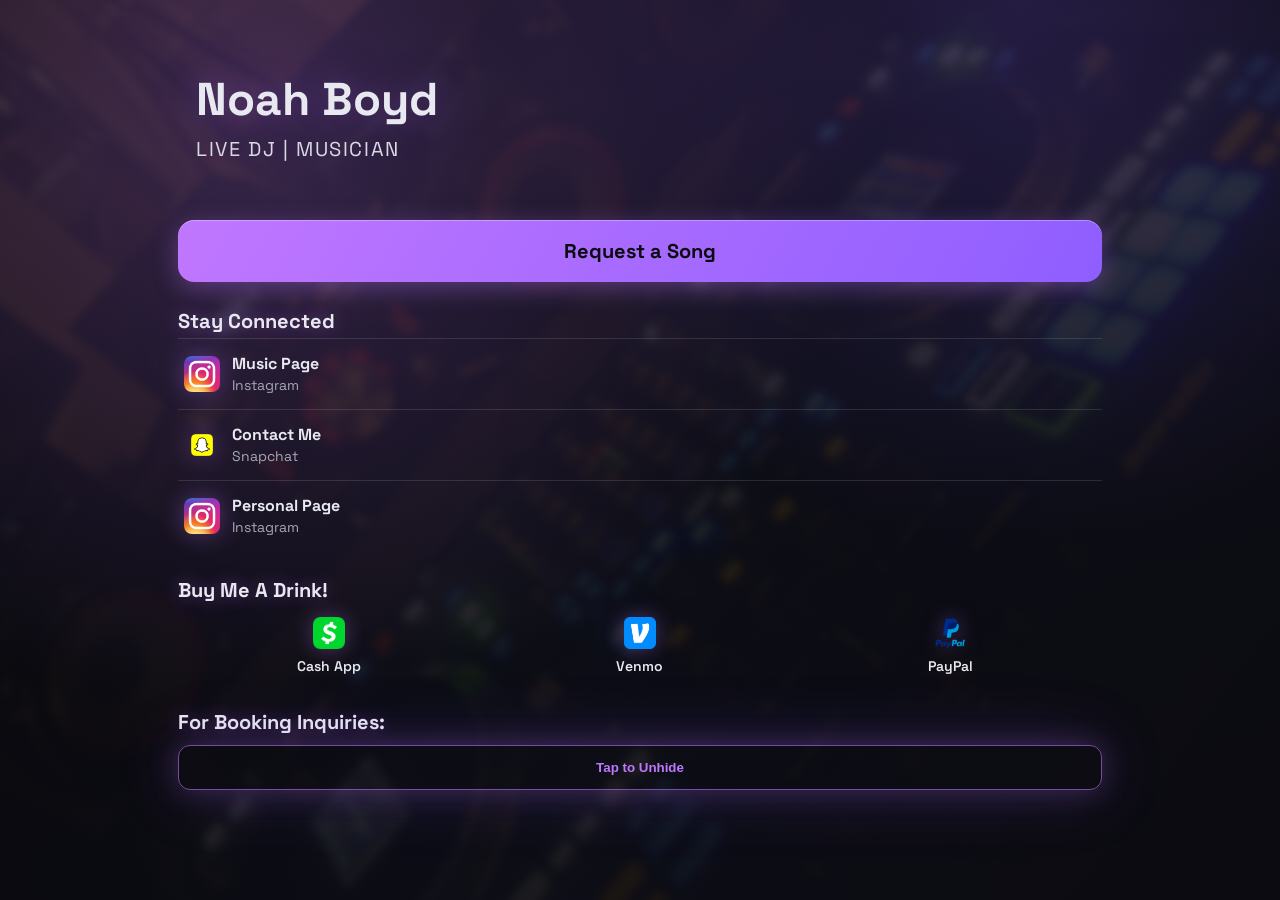
==== index.html @ 9d8b8ee4 "final page!" ====
<!DOCTYPE html>
<html lang="en">
<head>
  <meta charset="UTF-8">
  <meta name="viewport" content="width=device-width, initial-scale=1.0">
  <title>DJ Link Hub</title>
  <link rel="preconnect" href="https://fonts.googleapis.com">
  <link rel="preconnect" href="https://fonts.gstatic.com" crossorigin>
  <link href="https://fonts.googleapis.com/css2?family=Space+Grotesk:wght@400;600;700&display=swap" rel="stylesheet">
  <link rel="stylesheet" href="styles.css">
</head>
<body>
  <div class="page-shell">
    <header class="hero">
      <div class="hero__content">
        <h1 class="hero__title">Noah Boyd</h1>
        <p class="hero__tagline">Live DJ | Musician</p>
      </div>
    </header>

    <main class="content">
      <section class="section">
        <a class="cta" href="https://ask.the.dj/noahboyd" target="_blank" rel="noreferrer">Request a Song</a>
      </section>

      <section class="section">
        <div class="section__header">
          <h2>Stay Connected</h2>
        </div>
        <div class="links-grid">
          <a class="link-card" href="https://www.instagram.com/nbzdrums?igsh=a2J1ZXJpczZmeGFx&utm_source=qr" target="_blank" rel="noreferrer">
            <img src="newinstagramlogo.png" alt="Instagram logo" class="icon">
            <div>
              <p class="link-label">Music Page</p>
              <span class="link-sub">Instagram</span>
            </div>
          </a>
          <a class="link-card" href="https://snapchat.com/t/qmLstt9C" target="_blank" rel="noreferrer">
            <img src="newsnapchatlogo.webp" alt="Snapchat logo" class="icon">
            <div>
              <p class="link-label">Contact Me</p>
              <span class="link-sub">Snapchat</span>
            </div>
          </a>
          <a class="link-card" href="https://www.instagram.com/3nboyd?igsh=MXRtZGZqdXBqcHN0Ng%3D%3D&utm_source=qr" target="_blank" rel="noreferrer">
            <img src="newinstagramlogo.png" alt="Instagram logo" class="icon">
            <div>
              <p class="link-label">Personal Page</p>
              <span class="link-sub">Instagram</span>
            </div>
          </a>
        </div>
      </section>

      <section class="section">
        <div class="section__header">
          <h2>Buy Me A Drink!</h2>
        </div>
        <div class="tip-grid">
          <a class="tip-card" href="https://cash.app/$3nboyd" target="_blank" rel="noreferrer">
            <img src="Square_Cash_app_logo.svg.png" alt="Cash App logo" class="tip-icon">
            <p class="tip-label">Cash App</p>
          </a>
          <a class="tip-card" href="https://venmo.com/u/nbyd3" target="_blank" rel="noreferrer">
            <img src="Venmo_logo.png" alt="Venmo logo" class="tip-icon">
            <p class="tip-label">Venmo</p>
          </a>
          <a class="tip-card" href="https://www.paypal.com/paypalme/3nboyd" target="_blank" rel="noreferrer">
            <img src="PayPal_Logo2014.png" alt="PayPal logo" class="tip-icon">
            <p class="tip-label">PayPal</p>
          </a>
        </div>
      </section>

      <section class="section">
        <div class="section__header">
          <h2>For Booking Inquiries:</h2>
        </div>
        <button id="contact-toggle" class="ghost-btn" type="button" data-email="contactme.nbz@gmail.com">Tap to Unhide</button>
      </section>
    </main>
  </div>

  <script src="script.js"></script>
</body>
</html>
---- styles.css ----
:root {
  --bg: #0b0b10;
  --text: #e8e8f0;
  --muted: #a7a8b5;
  --accent: #c077ff;
  --accent-2: #8f5eff;
  --shadow: 0 0 30px rgba(192, 119, 255, 0.25), 0 0 70px rgba(143, 94, 255, 0.2);
}

* {
  box-sizing: border-box;
}

body {
  margin: 0;
  font-family: "Space Grotesk", "Helvetica Neue", Arial, sans-serif;
  background: var(--bg);
  color: var(--text);
  min-height: 100vh;
  position: relative;
}

body::before {
  content: "";
  position: fixed;
  inset: 0;
  background: url("background.jpg") center/cover no-repeat;
  filter: blur(4px) brightness(0.55);
  transform: scale(1.04);
  z-index: -2;
}

body::after {
  content: "";
  position: fixed;
  inset: 0;
  background: radial-gradient(circle at 20% 10%, rgba(192, 119, 255, 0.26), transparent 48%),
    radial-gradient(circle at 80% 0%, rgba(143, 94, 255, 0.2), transparent 40%),
    linear-gradient(160deg, rgba(11, 11, 16, 0.7), rgba(11, 11, 16, 0.92));
  z-index: -1;
}

.page-shell {
  max-width: 960px;
  margin: 0 auto;
  padding: 28px 18px 48px;
  position: relative;
}

.hero {
  position: relative;
  padding: 18px 6px 6px;
}

.hero__content {
  position: relative;
  display: grid;
  gap: 8px;
  align-content: center;
  text-align: left;
}

.hero__title {
  font-size: clamp(32px, 5vw, 46px);
  margin: 0;
  text-shadow: var(--shadow);
}

.hero__tagline {
  margin: 0;
  color: #d9d9e5;
  max-width: 640px;
  font-size: 18px;
  letter-spacing: 0.08em;
  text-transform: uppercase;
}

.content {
  display: grid;
  gap: 26px;
  margin-top: 28px;
}

.section {
  padding: 0;
}

.section__header h2 {
  margin: 0 0 4px;
  font-size: 20px;
  text-shadow: 0 0 18px rgba(192, 119, 255, 0.45);
}

.cta {
  display: flex;
  align-items: center;
  justify-content: center;
  width: 100%;
  padding: 18px 20px;
  border-radius: 16px;
  background: linear-gradient(120deg, var(--accent), var(--accent-2));
  color: #0b0b10;
  font-weight: 700;
  font-size: 20px;
  text-decoration: none;
  box-shadow: 0 6px 24px rgba(192, 119, 255, 0.35), inset 0 1px 0 rgba(255, 255, 255, 0.3);
  transition: transform 180ms ease, box-shadow 180ms ease, filter 180ms ease;
}

.cta:hover {
  transform: translateY(-2px);
  box-shadow: 0 10px 32px rgba(192, 119, 255, 0.45), inset 0 1px 0 rgba(255, 255, 255, 0.4);
}

.links-grid {
  display: grid;
  gap: 0;
  border-top: 1px solid rgba(255, 255, 255, 0.12);
}

.link-card {
  display: flex;
  align-items: center;
  gap: 12px;
  padding: 14px 6px;
  border-bottom: 1px solid rgba(255, 255, 255, 0.12);
  text-decoration: none;
  color: inherit;
  transition: transform 160ms ease, background 160ms ease, box-shadow 160ms ease;
}

.link-card:hover {
  transform: translateY(-2px);
  background: rgba(192, 119, 255, 0.08);
  box-shadow: 0 12px 24px rgba(0, 0, 0, 0.25);
}

.link-card:last-child {
  border-bottom: 0;
}

.icon {
  width: 36px;
  height: 36px;
  object-fit: contain;
  filter: drop-shadow(0 0 12px rgba(192, 119, 255, 0.35));
}

.link-label {
  margin: 0;
  font-weight: 700;
}

.link-sub {
  color: var(--muted);
  font-size: 14px;
}

.tip-grid {
  display: grid;
  grid-template-columns: repeat(3, minmax(0, 1fr));
  gap: 8px;
  margin-top: 6px;
}

.tip-card {
  display: grid;
  justify-items: center;
  gap: 8px;
  padding: 8px 6px;
  text-decoration: none;
  color: inherit;
  transition: transform 160ms ease, background 160ms ease, box-shadow 160ms ease;
  border-radius: 12px;
}

.tip-icon {
  height: 32px;
  object-fit: contain;
  filter: drop-shadow(0 0 10px rgba(192, 119, 255, 0.35));
}

.tip-label {
  margin: 0;
  font-weight: 600;
  color: var(--text);
  font-size: 14px;
}

.tip-card:hover {
  transform: translateY(-2px);
  background: rgba(192, 119, 255, 0.08);
  box-shadow: 0 12px 24px rgba(0, 0, 0, 0.25);
}

.ghost-btn .contact-email {
  text-decoration: underline;
}

.ghost-btn.is-copied {
  color: #ffffff;
  background: linear-gradient(120deg, var(--accent), var(--accent-2));
}

.ghost-btn {
  display: inline-flex;
  align-items: center;
  gap: 8px;
  margin-top: 6px;
  padding: 14px 16px;
  background: transparent;
  color: var(--accent);
  border: 1px solid rgba(192, 119, 255, 0.6);
  border-radius: 12px;
  font-weight: 700;
  cursor: pointer;
  box-shadow: var(--shadow);
  transition: transform 160ms ease, box-shadow 160ms ease, background 160ms ease;
  width: 100%;
  justify-content: center;
}

.ghost-btn:hover {
  transform: translateY(-1px);
  background: rgba(192, 119, 255, 0.08);
}

@media (min-width: 720px) {
  .hero__content {
    padding: 24px 12px;
  }

  .hero__tagline {
    font-size: 20px;
  }
}

@media (max-width: 360px) {
  .tip-grid {
    grid-template-columns: 1fr;
  }

  .tip-card {
    padding: 14px 10px;
  }

  .tip-icon {
    height: 40px;
  }

  .tip-label {
    font-size: 16px;
  }
}
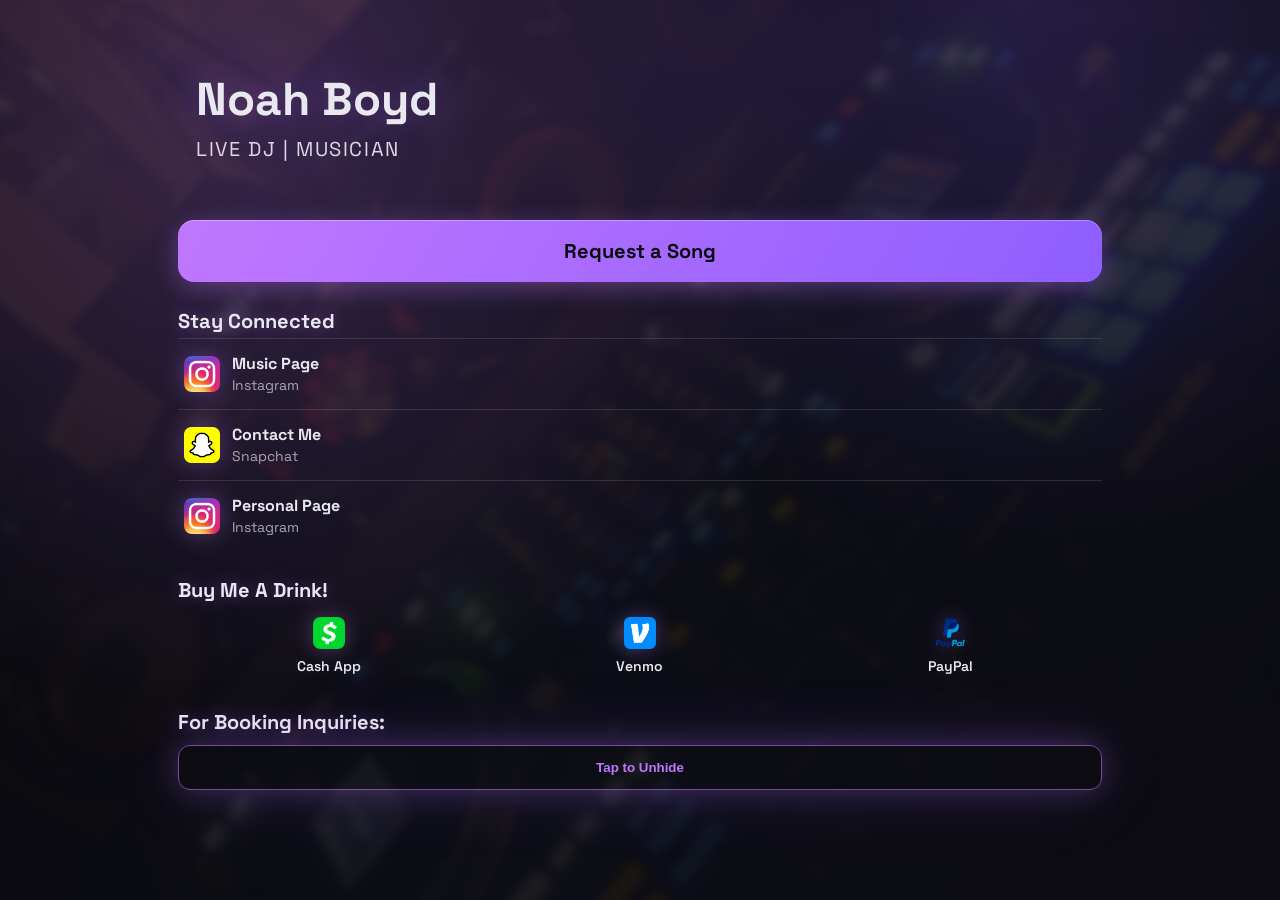
==== commit bd1bc9bf: "logo change" ====
--- a/index.html
+++ b/index.html
@@ -36,7 +36,7 @@
             </div>
           </a>
           <a class="link-card" href="https://snapchat.com/t/qmLstt9C" target="_blank" rel="noreferrer">
-            <img src="newsnapchatlogo.webp" alt="Snapchat logo" class="icon">
+            <img src="finalsnap.webp" alt="Snapchat logo" class="icon">
             <div>
               <p class="link-label">Contact Me</p>
               <span class="link-sub">Snapchat</span>
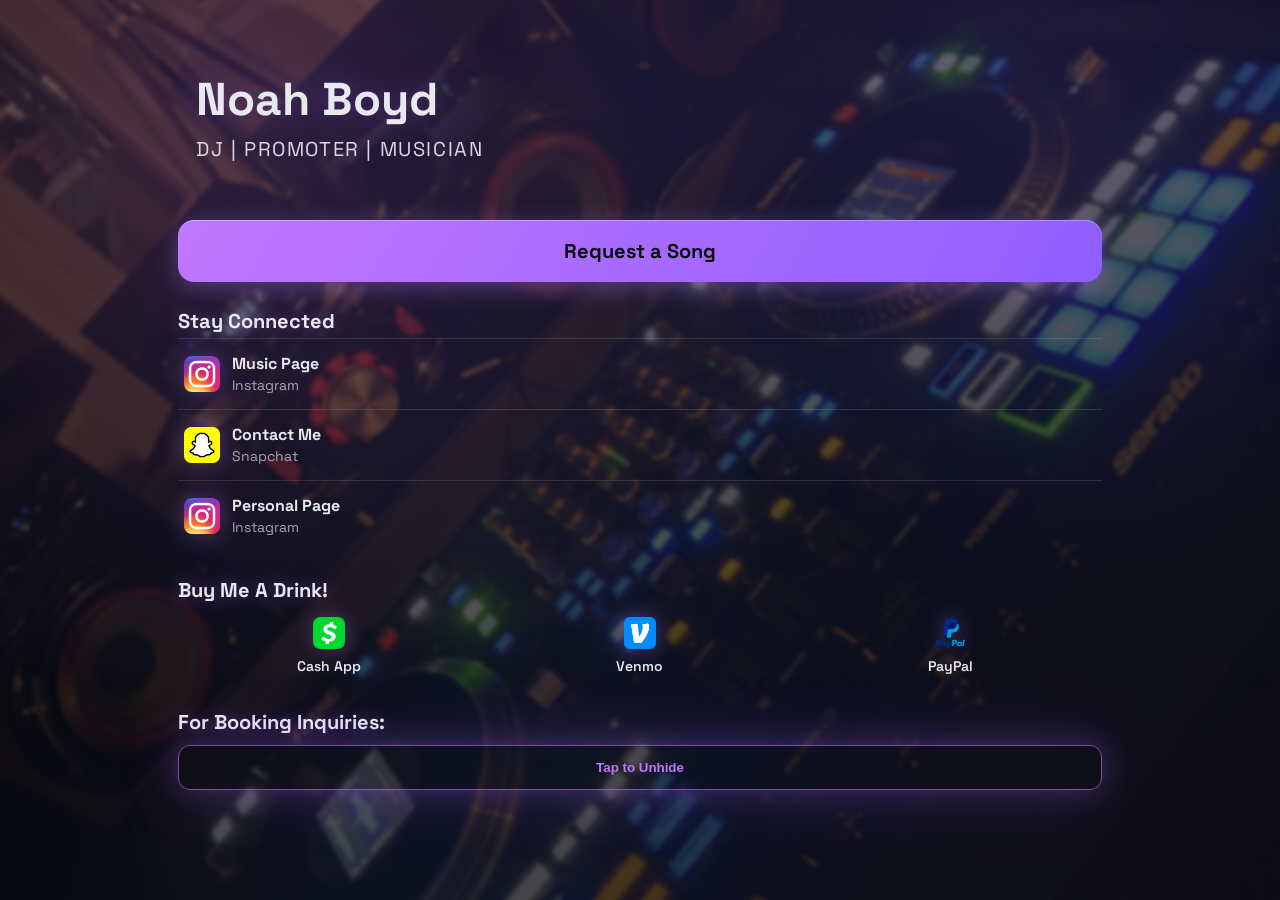
==== commit c69d1763: "Adjust bookings hero copy and background visibility" ====
--- a/index.html
+++ b/index.html
@@ -3,7 +3,7 @@
 <head>
   <meta charset="UTF-8">
   <meta name="viewport" content="width=device-width, initial-scale=1.0">
-  <title>DJ Link Hub</title>
+  <title>Noah Boyd | DJ Bookings</title>
   <link rel="preconnect" href="https://fonts.googleapis.com">
   <link rel="preconnect" href="https://fonts.gstatic.com" crossorigin>
   <link href="https://fonts.googleapis.com/css2?family=Space+Grotesk:wght@400;600;700&display=swap" rel="stylesheet">
@@ -14,13 +14,13 @@
     <header class="hero">
       <div class="hero__content">
         <h1 class="hero__title">Noah Boyd</h1>
-        <p class="hero__tagline">Live DJ | Musician</p>
+        <p class="hero__tagline">DJ | Promoter | Musician</p>
       </div>
     </header>
 
     <main class="content">
       <section class="section">
-        <a class="cta" href="https://ask.the.dj/noahboyd" target="_blank" rel="noreferrer">Request a Song</a>
+        <a class="cta" href="requests/index.html">Request a Song</a>
       </section>
 
       <section class="section">
@@ -81,6 +81,7 @@
     </main>
   </div>
 
+  <script src="site-config.js"></script>
   <script src="script.js"></script>
 </body>
 </html>
--- a/styles.css
+++ b/styles.css
@@ -4,6 +4,8 @@
   --muted: #a7a8b5;
   --accent: #c077ff;
   --accent-2: #8f5eff;
+  --panel: rgba(12, 12, 18, 0.72);
+  --panel-border: rgba(255, 255, 255, 0.12);
   --shadow: 0 0 30px rgba(192, 119, 255, 0.25), 0 0 70px rgba(143, 94, 255, 0.2);
 }
 
@@ -25,8 +27,8 @@
   position: fixed;
   inset: 0;
   background: url("background.jpg") center/cover no-repeat;
-  filter: blur(4px) brightness(0.55);
-  transform: scale(1.04);
+  filter: blur(2px) brightness(0.72);
+  transform: scale(1.02);
   z-index: -2;
 }
 
@@ -34,9 +36,9 @@
   content: "";
   position: fixed;
   inset: 0;
-  background: radial-gradient(circle at 20% 10%, rgba(192, 119, 255, 0.26), transparent 48%),
-    radial-gradient(circle at 80% 0%, rgba(143, 94, 255, 0.2), transparent 40%),
-    linear-gradient(160deg, rgba(11, 11, 16, 0.7), rgba(11, 11, 16, 0.92));
+  background: radial-gradient(circle at 20% 10%, rgba(192, 119, 255, 0.2), transparent 48%),
+    radial-gradient(circle at 80% 0%, rgba(143, 94, 255, 0.14), transparent 40%),
+    linear-gradient(160deg, rgba(11, 11, 16, 0.46), rgba(11, 11, 16, 0.72));
   z-index: -1;
 }
 
@@ -45,6 +47,10 @@
   margin: 0 auto;
   padding: 28px 18px 48px;
   position: relative;
+}
+
+.page-shell--narrow {
+  max-width: 760px;
 }
 
 .hero {
@@ -73,6 +79,23 @@
   font-size: 18px;
   letter-spacing: 0.08em;
   text-transform: uppercase;
+}
+
+.hero__eyebrow {
+  margin: 0;
+  color: var(--accent);
+  font-size: 13px;
+  font-weight: 700;
+  letter-spacing: 0.18em;
+  text-transform: uppercase;
+}
+
+.hero__lede {
+  margin: 0;
+  color: #d7d8e4;
+  max-width: 620px;
+  font-size: 18px;
+  line-height: 1.6;
 }
 
 .content {
@@ -110,6 +133,13 @@
 .cta:hover {
   transform: translateY(-2px);
   box-shadow: 0 10px 32px rgba(192, 119, 255, 0.45), inset 0 1px 0 rgba(255, 255, 255, 0.4);
+}
+
+.cta:disabled {
+  transform: none;
+  filter: saturate(0.7);
+  cursor: wait;
+  box-shadow: 0 4px 20px rgba(192, 119, 255, 0.25), inset 0 1px 0 rgba(255, 255, 255, 0.2);
 }
 
 .links-grid {
@@ -225,6 +255,193 @@
   background: rgba(192, 119, 255, 0.08);
 }
 
+.ghost-btn--link {
+  text-decoration: none;
+}
+
+.back-link {
+  display: inline-flex;
+  align-items: center;
+  gap: 8px;
+  color: #f6e2ff;
+  text-decoration: none;
+  font-weight: 700;
+  letter-spacing: 0.02em;
+}
+
+.back-link:hover {
+  color: #ffffff;
+}
+
+.content--tight {
+  gap: 20px;
+}
+
+.request-panel {
+  position: relative;
+  padding: 26px 22px 24px;
+  border-radius: 24px;
+  background: linear-gradient(180deg, rgba(17, 17, 24, 0.82), rgba(10, 10, 15, 0.88));
+  border: 1px solid var(--panel-border);
+  box-shadow: 0 18px 60px rgba(0, 0, 0, 0.35), var(--shadow);
+  backdrop-filter: blur(18px);
+}
+
+.request-panel::before {
+  content: "";
+  position: absolute;
+  inset: 1px;
+  border-radius: 23px;
+  background: linear-gradient(140deg, rgba(255, 255, 255, 0.08), rgba(255, 255, 255, 0));
+  pointer-events: none;
+}
+
+.request-form {
+  position: relative;
+  z-index: 1;
+  display: grid;
+  gap: 22px;
+}
+
+.form-field {
+  display: grid;
+  gap: 10px;
+}
+
+.field-label {
+  margin: 0;
+  font-size: 14px;
+  font-weight: 700;
+  letter-spacing: 0.12em;
+  text-transform: uppercase;
+  color: #f1d7ff;
+}
+
+.text-input {
+  width: 100%;
+  border: 1px solid rgba(255, 255, 255, 0.14);
+  border-radius: 18px;
+  background: var(--panel);
+  color: var(--text);
+  padding: 18px 18px;
+  font: inherit;
+  font-size: 17px;
+  box-shadow: inset 0 1px 0 rgba(255, 255, 255, 0.05);
+  transition: border-color 160ms ease, box-shadow 160ms ease, background 160ms ease;
+}
+
+.text-input::placeholder {
+  color: #9293a4;
+}
+
+.text-input:focus {
+  outline: none;
+  border-color: rgba(192, 119, 255, 0.9);
+  background: rgba(14, 14, 22, 0.9);
+  box-shadow: 0 0 0 3px rgba(192, 119, 255, 0.16), var(--shadow);
+}
+
+.genre-field {
+  border: 0;
+  margin: 0;
+  padding: 0;
+}
+
+.genre-grid {
+  display: grid;
+  grid-template-columns: repeat(3, minmax(0, 1fr));
+  gap: 10px;
+}
+
+.genre-option {
+  position: relative;
+  display: block;
+  cursor: pointer;
+}
+
+.genre-option input {
+  position: absolute;
+  opacity: 0;
+  inset: 0;
+  pointer-events: none;
+}
+
+.genre-option span {
+  display: flex;
+  align-items: center;
+  justify-content: center;
+  min-height: 56px;
+  padding: 14px 16px;
+  border-radius: 16px;
+  border: 1px solid rgba(255, 255, 255, 0.12);
+  background: rgba(255, 255, 255, 0.04);
+  color: var(--text);
+  font-weight: 700;
+  letter-spacing: 0.02em;
+  transition: transform 160ms ease, border-color 160ms ease, box-shadow 160ms ease, background 160ms ease, color 160ms ease;
+}
+
+.genre-option:hover span {
+  transform: translateY(-1px);
+  border-color: rgba(192, 119, 255, 0.45);
+  background: rgba(192, 119, 255, 0.08);
+}
+
+.genre-option input:checked + span {
+  color: #0b0b10;
+  border-color: transparent;
+  background: linear-gradient(120deg, var(--accent), var(--accent-2));
+  box-shadow: 0 12px 28px rgba(192, 119, 255, 0.3);
+}
+
+.genre-option input:focus-visible + span {
+  outline: 2px solid rgba(255, 255, 255, 0.8);
+  outline-offset: 2px;
+}
+
+.helper-copy {
+  margin: -2px 0 0;
+  color: var(--muted);
+  font-size: 14px;
+  line-height: 1.5;
+}
+
+.form-status {
+  min-height: 24px;
+  margin: -8px 0 0;
+  font-size: 15px;
+  font-weight: 600;
+}
+
+.form-status.is-success {
+  color: #b8ffbf;
+}
+
+.form-status.is-error {
+  color: #ffb9c7;
+}
+
+.form-status.is-sending {
+  color: #f4d7ff;
+}
+
+.honeypot {
+  position: absolute;
+  left: -9999px;
+  width: 1px;
+  height: 1px;
+  overflow: hidden;
+}
+
+.visually-hidden-frame {
+  position: absolute;
+  width: 0;
+  height: 0;
+  border: 0;
+  opacity: 0;
+  pointer-events: none;
+}
+
 @media (min-width: 720px) {
   .hero__content {
     padding: 24px 12px;
@@ -235,6 +452,16 @@
   }
 }
 
+@media (max-width: 640px) {
+  .request-panel {
+    padding: 22px 16px 20px;
+  }
+
+  .genre-grid {
+    grid-template-columns: repeat(2, minmax(0, 1fr));
+  }
+}
+
 @media (max-width: 360px) {
   .tip-grid {
     grid-template-columns: 1fr;
@@ -251,4 +478,8 @@
   .tip-label {
     font-size: 16px;
   }
-}
+
+  .genre-grid {
+    grid-template-columns: 1fr;
+  }
+}
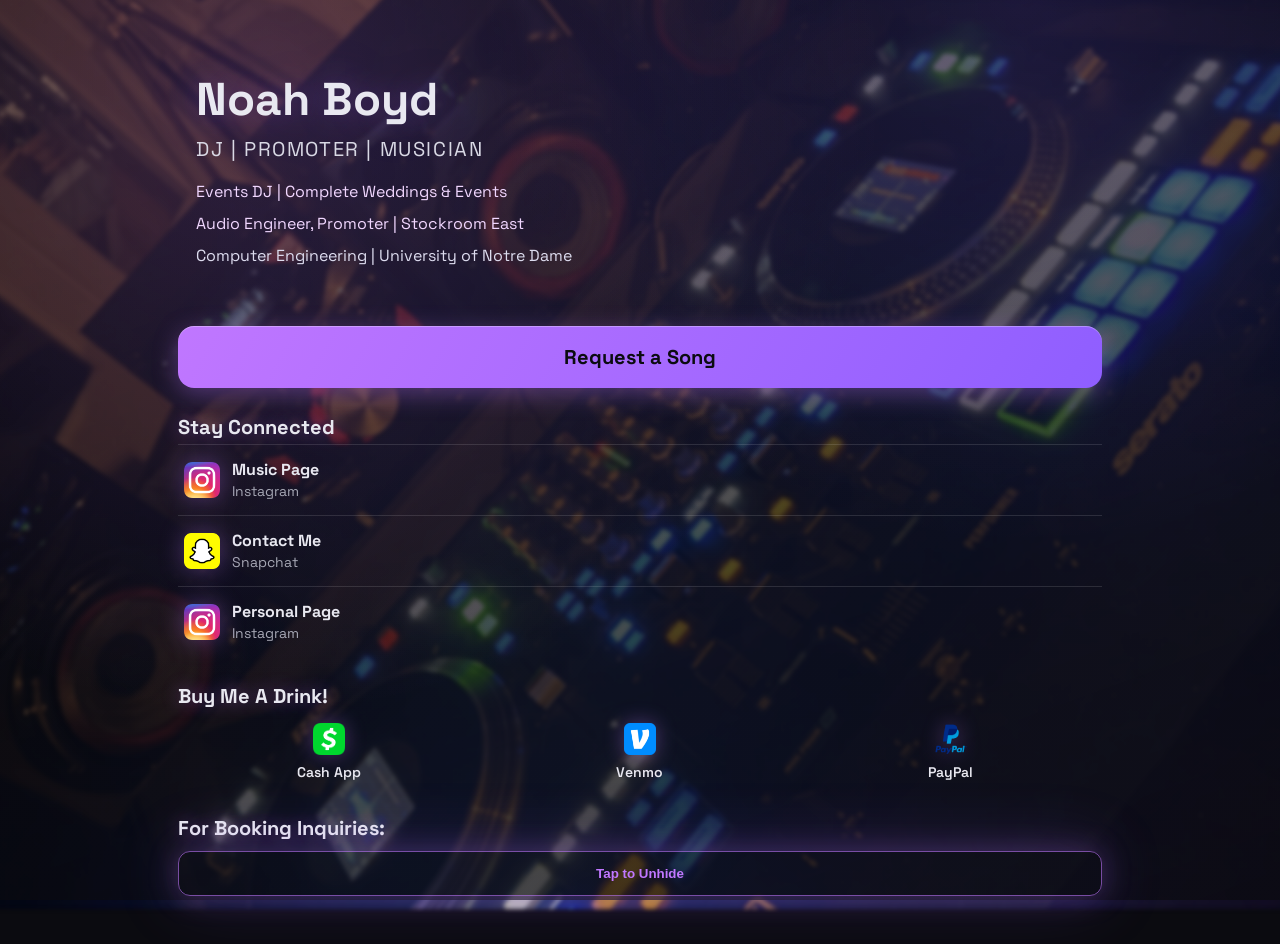
==== commit 8ebe2631: "Polish request flow and bookings hero details" ====
--- a/index.html
+++ b/index.html
@@ -15,6 +15,11 @@
       <div class="hero__content">
         <h1 class="hero__title">Noah Boyd</h1>
         <p class="hero__tagline">DJ | Promoter | Musician</p>
+        <div class="hero__details">
+          <a class="hero__detail hero__detail--link" href="https://completewedo.com" target="_blank" rel="noreferrer">Events DJ | Complete Weddings &amp; Events</a>
+          <a class="hero__detail hero__detail--link" href="https://www.stockroomeast.com" target="_blank" rel="noreferrer">Audio Engineer, Promoter | Stockroom East</a>
+          <p class="hero__detail">Computer Engineering | University of Notre Dame</p>
+        </div>
       </div>
     </header>
 
--- a/styles.css
+++ b/styles.css
@@ -81,21 +81,27 @@
   text-transform: uppercase;
 }
 
-.hero__eyebrow {
-  margin: 0;
-  color: var(--accent);
-  font-size: 13px;
-  font-weight: 700;
-  letter-spacing: 0.18em;
-  text-transform: uppercase;
-}
-
-.hero__lede {
-  margin: 0;
-  color: #d7d8e4;
-  max-width: 620px;
-  font-size: 18px;
-  line-height: 1.6;
+.hero__details {
+  display: grid;
+  gap: 8px;
+  margin-top: 10px;
+  max-width: 720px;
+}
+
+.hero__detail {
+  margin: 0;
+  color: #dddcef;
+  font-size: 16px;
+  line-height: 1.5;
+}
+
+.hero__detail--link {
+  color: #f1d7ff;
+  text-decoration: none;
+}
+
+.hero__detail--link:hover {
+  color: #ffffff;
 }
 
 .content {
@@ -399,14 +405,41 @@
   outline-offset: 2px;
 }
 
-.helper-copy {
-  margin: -2px 0 0;
-  color: var(--muted);
-  font-size: 14px;
-  line-height: 1.5;
+.request-checklist {
+  margin-top: -4px;
+  padding: 16px 18px;
+  border-radius: 18px;
+  background: rgba(255, 255, 255, 0.05);
+  border: 1px solid rgba(255, 255, 255, 0.08);
+}
+
+.request-checklist__title {
+  margin: 0 0 8px;
+  color: #ece3f6;
+  font-size: 15px;
+  font-weight: 700;
+}
+
+.request-checklist__list {
+  margin: 0;
+  padding-left: 22px;
+  color: #ece3f6;
+  font-size: 15px;
+  line-height: 1.7;
+}
+
+.request-checklist__list li::marker {
+  color: var(--accent);
+}
+
+.request-checklist__list strong {
+  color: #ffffff;
 }
 
 .form-status {
+  display: flex;
+  align-items: center;
+  gap: 10px;
   min-height: 24px;
   margin: -8px 0 0;
   font-size: 15px;
@@ -423,6 +456,16 @@
 
 .form-status.is-sending {
   color: #f4d7ff;
+}
+
+.form-status.is-sending::before {
+  content: "";
+  width: 14px;
+  height: 14px;
+  border-radius: 999px;
+  border: 2px solid rgba(244, 215, 255, 0.3);
+  border-top-color: var(--accent);
+  animation: request-spin 0.6s linear infinite;
 }
 
 .honeypot {
@@ -442,6 +485,12 @@
   pointer-events: none;
 }
 
+@keyframes request-spin {
+  to {
+    transform: rotate(360deg);
+  }
+}
+
 @media (min-width: 720px) {
   .hero__content {
     padding: 24px 12px;
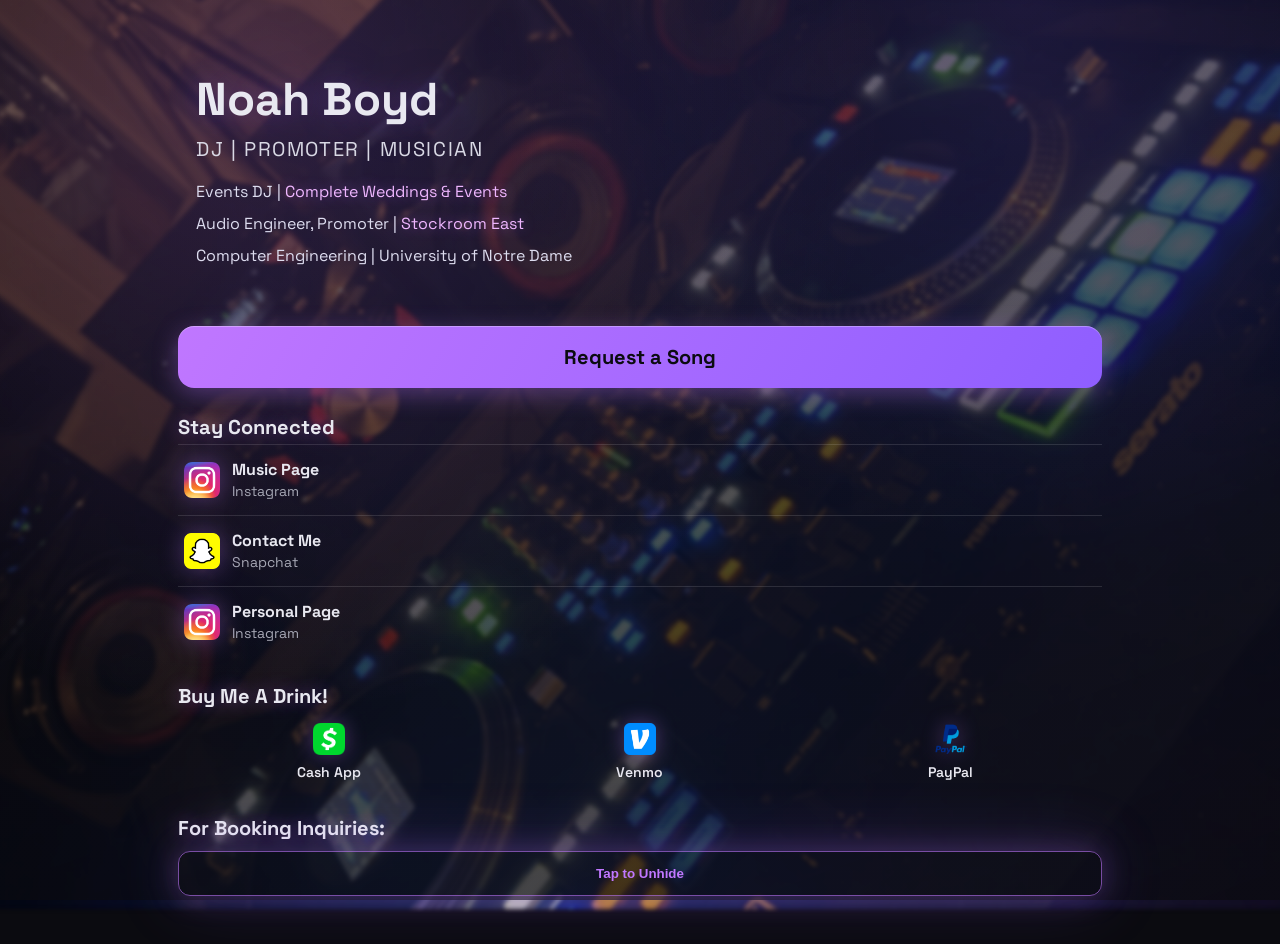
==== commit ebee7a7c: "Refine bookings hero company links" ====
--- a/index.html
+++ b/index.html
@@ -16,8 +16,8 @@
         <h1 class="hero__title">Noah Boyd</h1>
         <p class="hero__tagline">DJ | Promoter | Musician</p>
         <div class="hero__details">
-          <a class="hero__detail hero__detail--link" href="https://completewedo.com" target="_blank" rel="noreferrer">Events DJ | Complete Weddings &amp; Events</a>
-          <a class="hero__detail hero__detail--link" href="https://www.stockroomeast.com" target="_blank" rel="noreferrer">Audio Engineer, Promoter | Stockroom East</a>
+          <p class="hero__detail">Events DJ | <a class="hero__detail--link" href="https://completewedo.com" target="_blank" rel="noreferrer">Complete Weddings &amp; Events</a></p>
+          <p class="hero__detail">Audio Engineer, Promoter | <a class="hero__detail--link" href="https://www.stockroomeast.com" target="_blank" rel="noreferrer">Stockroom East</a></p>
           <p class="hero__detail">Computer Engineering | University of Notre Dame</p>
         </div>
       </div>
--- a/styles.css
+++ b/styles.css
@@ -96,8 +96,9 @@
 }
 
 .hero__detail--link {
-  color: #f1d7ff;
+  color: #efb7ff;
   text-decoration: none;
+  text-shadow: 0 0 14px rgba(192, 119, 255, 0.45);
 }
 
 .hero__detail--link:hover {
